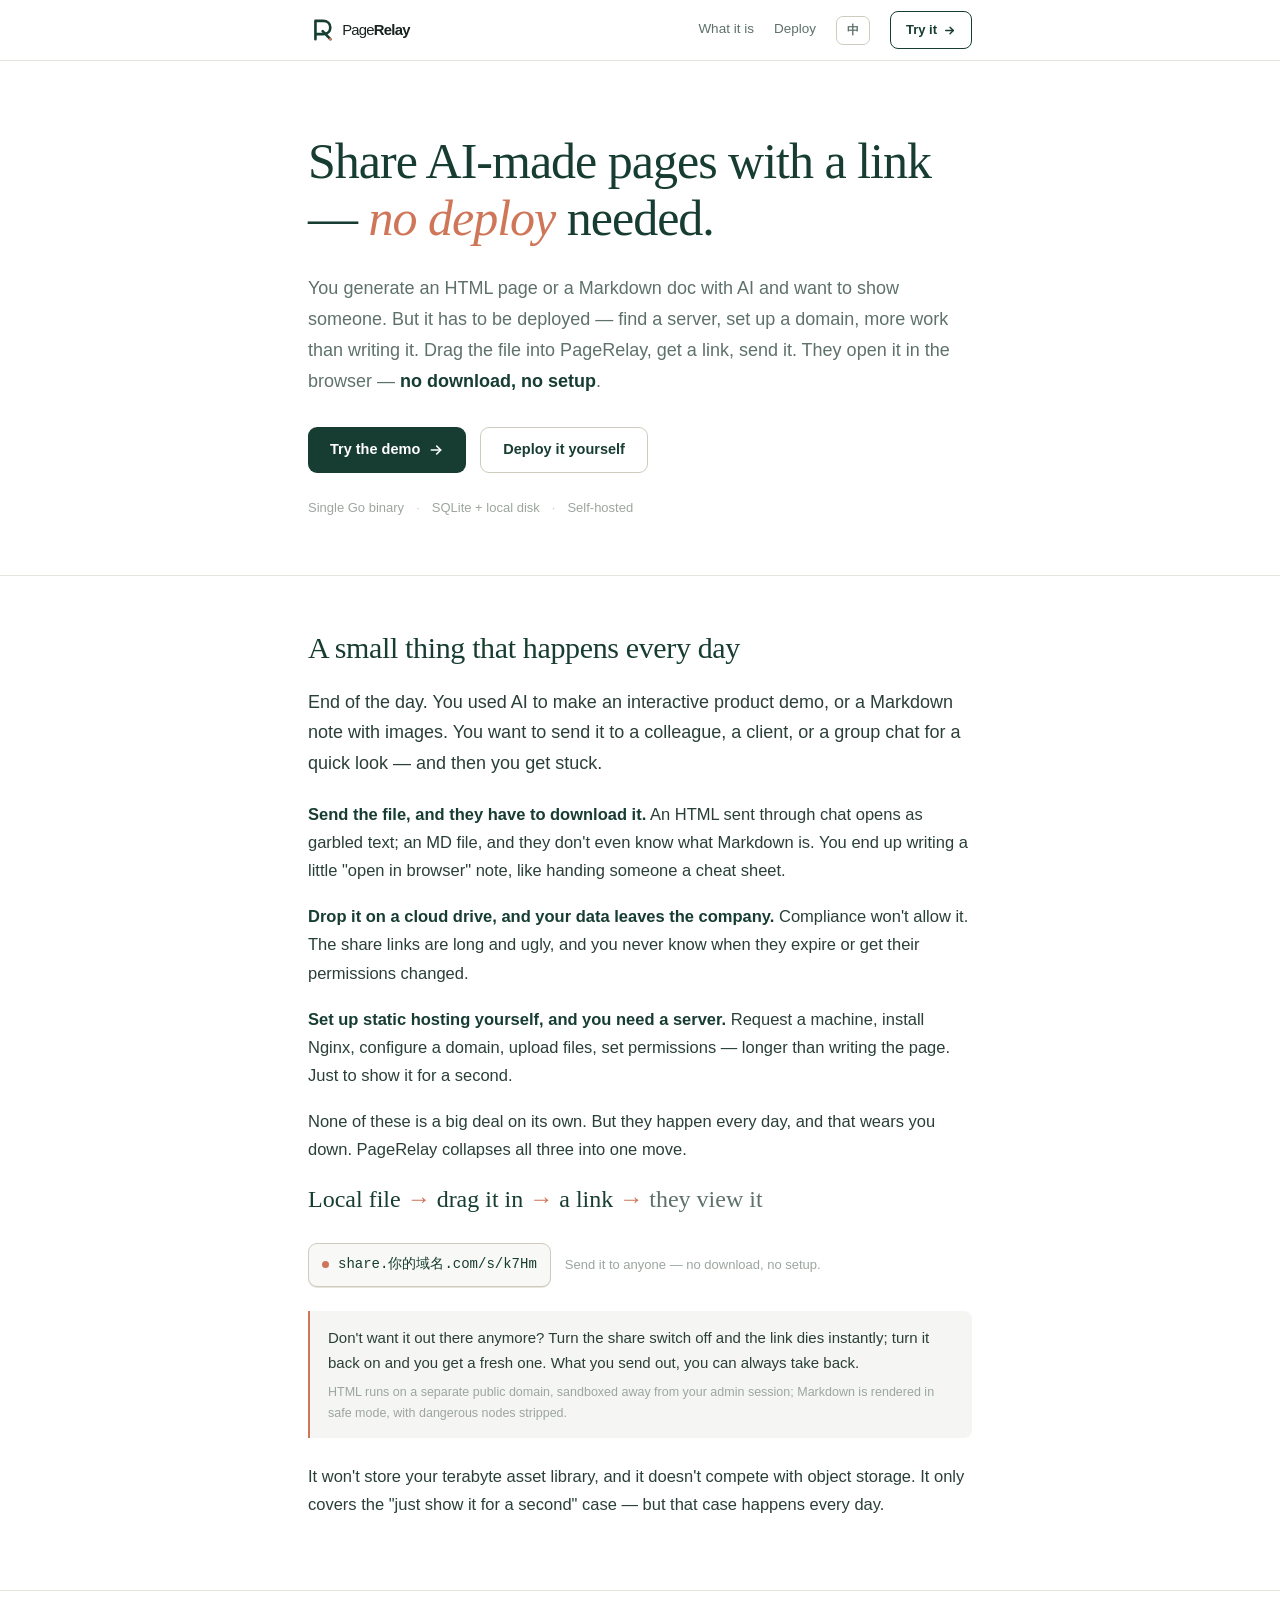
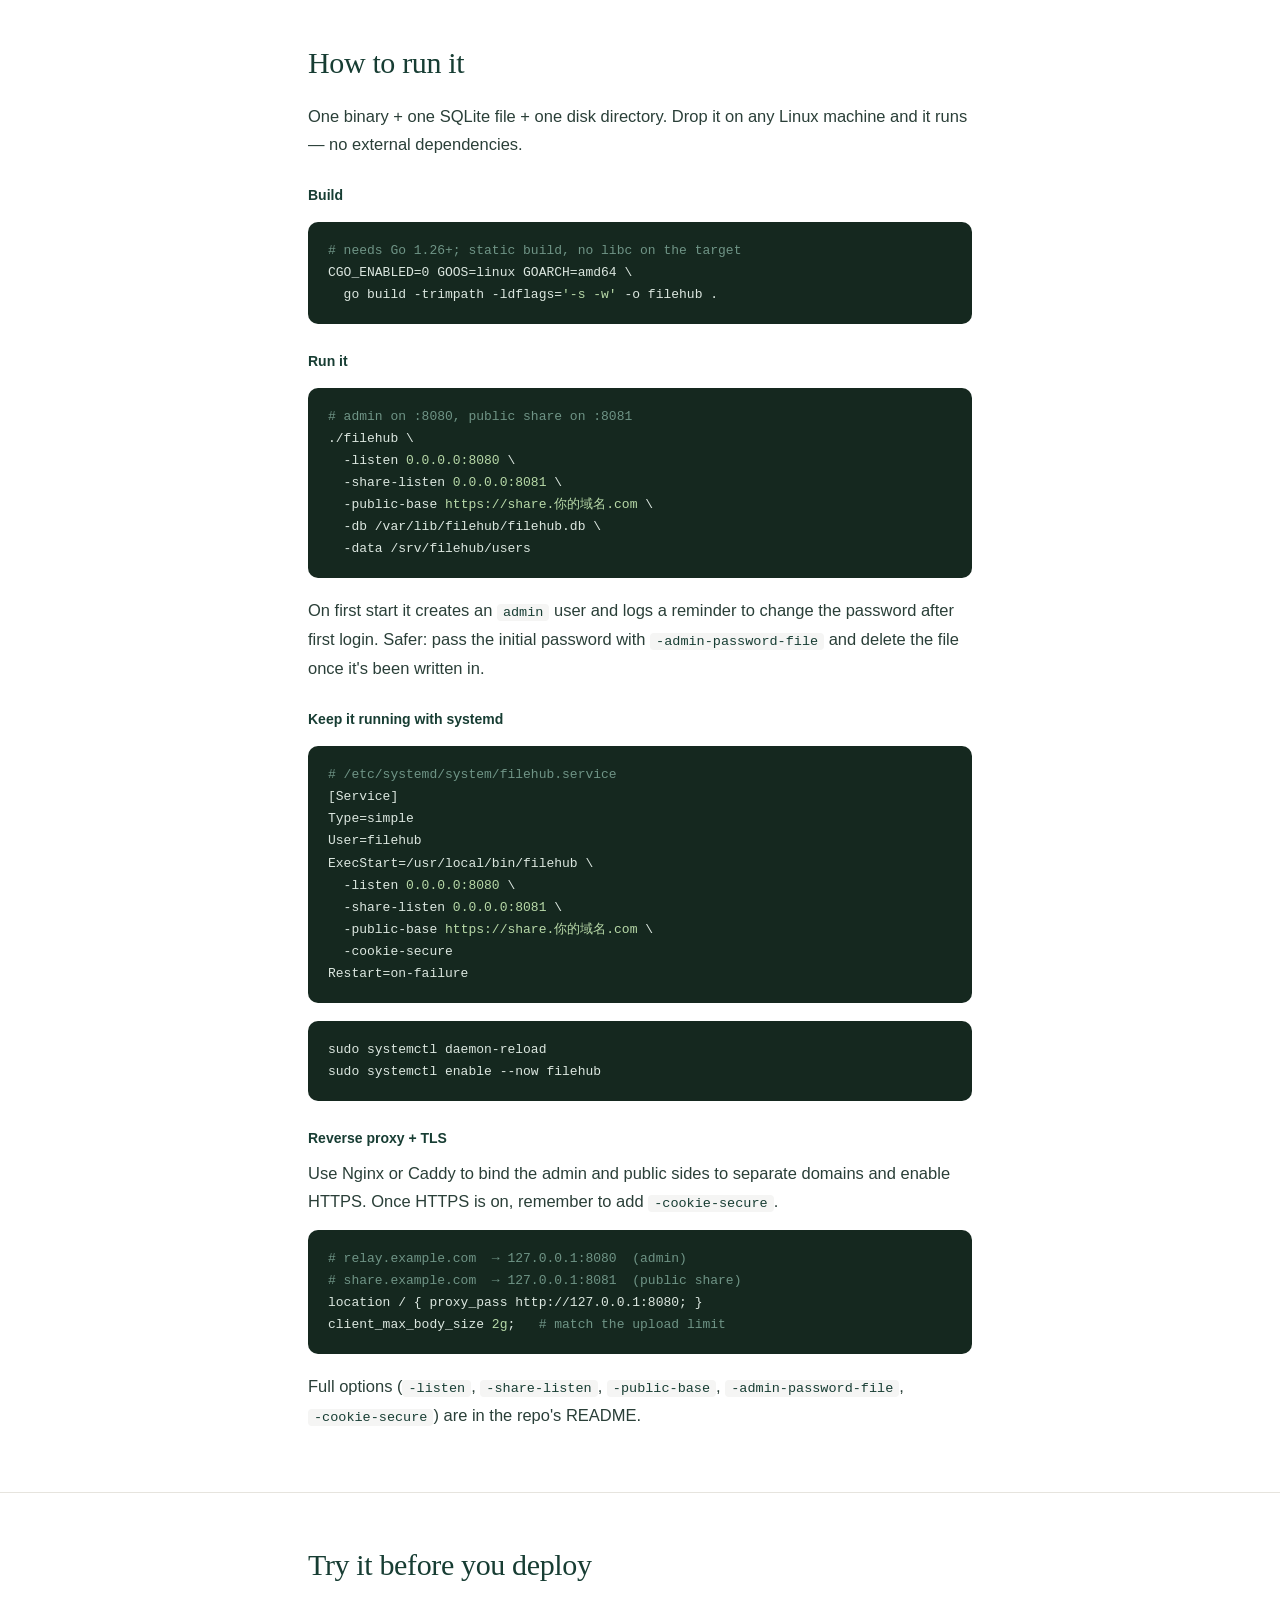
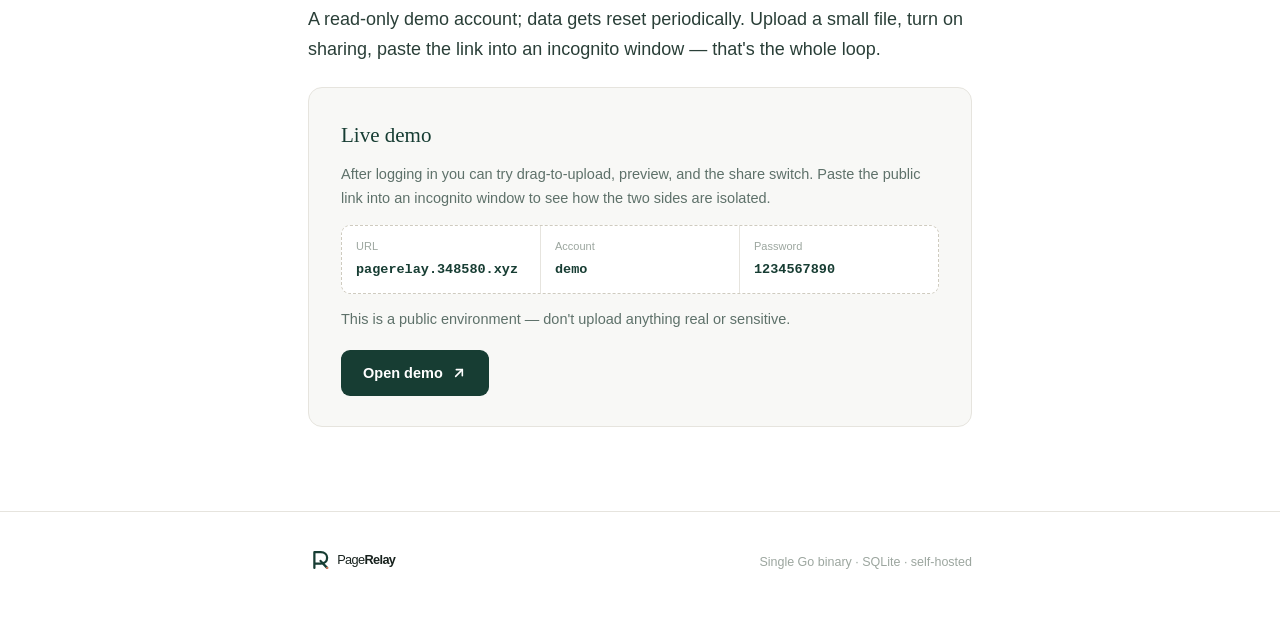
==== site/index.html @ 9ef49e6f "Open-source PageRelay - Rename Go module to github.com/abcwyc/PageRelay (enables go install) - Updat" ====
<!DOCTYPE html>
<html lang="zh">
<head>
<meta charset="UTF-8">
<meta name="viewport" content="width=device-width, initial-scale=1">
<title>PageRelay — 把本地页面变成链接，发出去对方直接看</title>
<meta name="description" content="你用 AI 生成了 HTML 或 Markdown，想让朋友直接看，可它要部署。PageRelay 让你把文件拖进去，拿到一条链接发出去——对方点开就看，不用下载、不用部署。单个 Go 二进制，自托管。">
<meta name="color-scheme" content="light">
<link rel="icon" href="data:image/svg+xml,%3Csvg xmlns='http://www.w3.org/2000/svg' viewBox='0 0 64 64'%3E%3Crect width='64' height='64' rx='16' fill='%23FFFFFF'/%3E%3Cpath d='M17 52V12h16.5C44 12 50 18 50 26.2S44 40.5 33.5 40.5H17' fill='none' stroke='%23173D33' stroke-width='5.5' stroke-linecap='round' stroke-linejoin='round'/%3E%3Cpath d='M33 34 50 52' fill='none' stroke='%23173D33' stroke-width='5.5' stroke-linecap='round'/%3E%3Ccircle cx='50' cy='52' r='3' fill='%23CF7659'/%3E%3C/svg%3E">
<style>
  :root{
    --paper:#ffffff; --paper-2:#F5F5F4; --surface:#F8F8F6;
    --ink:#173D33; --ink-2:#2A3F38; --ink-soft:#5E716A; --ink-faint:#9CA69F;
    --coral:#CF7659; --coral-soft:#E8A98F;
    --line:#E6E4DE; --line-strong:#CFCBBF; --code-bg:#15281F;
    --serif:"Iowan Old Style","Palatino Linotype","Hoefler Text",Georgia,"Songti SC","STSong",serif;
    --sans:-apple-system,BlinkMacSystemFont,"Segoe UI","PingFang SC","Microsoft YaHei",sans-serif;
    --mono:ui-monospace,SFMono-Regular,"SF Mono",Menlo,Consolas,monospace;
  }
  *{box-sizing:border-box}
  html{scroll-behavior:smooth}
  body{margin:0;background:var(--paper);color:var(--ink-2);font:16.5px/1.7 var(--sans);-webkit-font-smoothing:antialiased}
  a{color:inherit;text-decoration:underline;text-decoration-color:var(--line-strong);text-underline-offset:3px}
  a:hover{text-decoration-color:var(--coral)}
  .wrap{max-width:720px;margin:0 auto;padding:0 28px}
  code,pre{font-family:var(--mono)}

  /* ---------- nav ---------- */
  nav{position:sticky;top:0;z-index:50;background:rgba(255,255,255,.88);backdrop-filter:saturate(140%) blur(8px);border-bottom:1px solid var(--line)}
  .nav{display:flex;align-items:center;justify-content:space-between;height:60px}
  .brand{display:flex;align-items:center;text-decoration:none}
  .brand svg{display:block;height:28px;width:auto}
  .nav-r{display:flex;align-items:center;gap:20px;font-size:13.5px;color:var(--ink-soft)}
  .nav-r a,.nav-r button{text-decoration:none;font-family:inherit}
  .nav-r a:not(.nav-cta){border-bottom:1px solid transparent;transition:color .15s,border-color .15s}
  .nav-r a:not(.nav-cta):hover{color:var(--ink);border-color:var(--line-strong)}
  .lang-toggle{border:1px solid var(--line-strong);color:var(--ink-soft);padding:5px 10px;border-radius:7px;font-size:12px;font-weight:600;background:transparent;cursor:pointer;transition:color .15s,border-color .15s;font-family:var(--sans)}
  .lang-toggle:hover{color:var(--ink);border-color:var(--ink)}
  .nav-cta{display:inline-flex;align-items:center;gap:6px;border:1.5px solid var(--ink);color:var(--ink);padding:7px 15px;border-radius:8px;font-weight:600;font-size:13px;transition:background .15s,color .15s;border-color:var(--ink)}
  .nav-cta:hover{background:var(--ink);color:var(--paper);text-decoration:none}
  .nav-cta .arr{transition:transform .15s}
  .nav-cta:hover .arr{transform:translateX(3px)}

  /* ---------- hero ---------- */
  .hero{padding:72px 0 56px;position:relative}
  .hero h1{font-family:var(--serif);font-size:clamp(30px,5.2vw,50px);line-height:1.14;letter-spacing:-.02em;color:var(--ink);margin:0 0 26px;font-weight:500}
  .hero h1 em{font-style:italic;color:var(--coral);font-weight:500}
  .lede{font-size:18px;line-height:1.72;color:var(--ink-soft);margin:0 0 30px}
  .lede strong{color:var(--ink);font-weight:600}
  .cta-row{display:flex;align-items:center;gap:14px;flex-wrap:wrap}
  .btn{display:inline-flex;align-items:center;gap:8px;height:46px;padding:0 22px;border-radius:9px;font-weight:600;font-size:14.5px;text-decoration:none;transition:transform .12s,background .15s,color .15s;cursor:pointer;border:0}
  .btn-primary{background:var(--ink);color:var(--paper)}
  .btn-primary:hover{background:#0f2b23}
  .btn-ghost{border:1.5px solid var(--line-strong);color:var(--ink);background:transparent}
  .btn-ghost:hover{border-color:var(--ink);background:var(--surface)}
  .btn .arr{transition:transform .15s}
  .btn:hover .arr{transform:translateX(3px)}
  .hero-note{margin-top:24px;font-size:13px;color:var(--ink-faint);display:flex;align-items:center;gap:12px;flex-wrap:wrap}
  .hero-note span+span::before{content:"·";margin-right:12px;color:var(--line-strong)}

  /* ---------- body ---------- */
  main{padding-bottom:30px}
  section{padding:54px 0;border-top:1px solid var(--line);scroll-margin-top:74px}
  h2{font-family:var(--serif);font-size:clamp(24px,3.2vw,30px);line-height:1.22;letter-spacing:-.012em;color:var(--ink);margin:0 0 20px;font-weight:500}
  p{margin:0 0 18px}
  p.lead{font-size:18px;color:var(--ink-2);margin-bottom:22px}
  strong{color:var(--ink);font-weight:600}
  .inline{background:var(--paper-2);padding:1px 6px;border-radius:4px;font-size:13.5px;color:var(--ink);font-family:var(--mono);white-space:nowrap}

  .relay{font-family:var(--serif);font-size:clamp(20px,2.5vw,24px);line-height:1.5;color:var(--ink);margin:8px 0 26px}
  .relay .step{white-space:nowrap}
  .relay .arr{color:var(--coral);font-style:normal;margin:0 6px;font-family:var(--sans)}
  .relay .out{color:var(--ink-soft)}

  .chip{display:inline-flex;align-items:center;gap:9px;border:1px solid var(--line-strong);background:var(--surface);border-radius:9px;padding:9px 13px;font-size:14px;color:var(--ink);font-family:var(--mono);box-shadow:0 1px 0 var(--line)}
  .chip .dot{width:7px;height:7px;border-radius:50%;background:var(--coral);flex:none}
  .scene{display:flex;align-items:center;gap:14px;flex-wrap:wrap;margin:6px 0 4px}
  .scene .cap{font-size:13px;color:var(--ink-faint)}

  .note{border-left:2px solid var(--coral);background:var(--paper-2);padding:14px 18px;border-radius:0 8px 8px 0;margin:24px 0;font-size:15px;color:var(--ink-2)}
  .note small{display:block;margin-top:6px;color:var(--ink-faint);font-size:12.5px}

  /* ---------- code ---------- */
  .code-block{background:var(--code-bg);color:#DCE7E0;border-radius:10px;padding:18px 20px;overflow:auto;font-size:13px;line-height:1.7;margin:14px 0 18px}
  .code-block .c{color:#6f9486}
  .code-block .s{color:#B8D9A8}
  .deploy p{margin-bottom:8px}
  .deploy h3{font-family:var(--sans);font-size:14px;color:var(--ink);margin:26px 0 8px;font-weight:700}

  /* ---------- demo ---------- */
  .demo{background:var(--surface);border:1px solid var(--line);border-radius:14px;padding:30px 32px;margin-top:6px}
  .demo h3{font-family:var(--serif);font-size:21px;margin:0 0 8px;color:var(--ink);font-weight:500}
  .demo p{margin:0 0 14px;color:var(--ink-soft);font-size:14.5px}
  .demo-creds{display:flex;gap:0;margin:14px 0;border:1px dashed var(--line-strong);border-radius:9px;overflow:hidden;font-size:13.5px;background:var(--paper)}
  .demo-creds .row{flex:1;padding:11px 14px;border-right:1px solid var(--line)}
  .demo-creds .row:last-child{border-right:0}
  .demo-creds dt{color:var(--ink-faint);font-size:11px;margin-bottom:3px}
  .demo-creds dd{margin:0;font-family:var(--mono);color:var(--ink);font-weight:600;overflow:hidden;text-overflow:ellipsis}
  .demo-warn{margin:14px 0 0;font-size:12.5px;color:var(--coral);line-height:1.55}

  /* ---------- footer ---------- */
  footer{border-top:1px solid var(--line);padding:36px 0 60px;color:var(--ink-faint);font-size:13px}
  .foot{display:flex;justify-content:space-between;align-items:flex-end;gap:16px;flex-wrap:wrap}
  .foot .brand{text-decoration:none}
  .foot .brand svg{height:24px}
  .foot-r{text-align:right;font-size:12.5px;line-height:1.6}

  @media(max-width:680px){
    .nav-r .nav-link{display:none}.nav-r{gap:10px}.brand svg{height:26px}
    .cta-row .btn{width:100%;justify-content:center}
    .demo-creds{flex-direction:column}.demo-creds .row{border-right:0;border-bottom:1px solid var(--line)}.demo-creds .row:last-child{border-bottom:0}
    .foot-r{text-align:left}
  }
  @media(max-width:420px){.nav{height:54px}.wrap{padding:0 20px}}
  @media(prefers-reduced-motion:reduce){html{scroll-behavior:auto}*,*::before,*::after{transition:none!important}}
</style>
</head>
<body>

<nav>
  <div class="wrap nav">
    <a class="brand" href="#top" aria-label="PageRelay">
      <svg viewBox="0 0 328 64" role="img" aria-label="PageRelay">
        <path d="M17 53V11h17c10.5 0 17 6.3 17 15.2S44.5 41.5 34 41.5H17" fill="none" stroke="#173D33" stroke-width="6" stroke-linecap="round" stroke-linejoin="round"/>
        <path d="M33.5 34.5 51 53" fill="none" stroke="#173D33" stroke-width="6" stroke-linecap="round"/>
        <circle cx="51" cy="53" r="3.2" fill="#CF7659"/>
        <text x="78" y="43" fill="#18221E" font-family="'Avenir Next','Helvetica Neue',Arial,sans-serif" font-size="34" font-weight="500" letter-spacing="-1.7">Page<tspan font-weight="700">Relay</tspan></text>
      </svg>
    </a>
    <div class="nav-r">
      <a class="nav-link" href="#story" data-i18n="nav_what">这是什么</a>
      <a class="nav-link" href="#deploy" data-i18n="nav_deploy">怎么部署</a>
      <button class="lang-toggle" id="lang-toggle" type="button" aria-label="Switch language">EN</button>
      <a href="#demo" class="nav-cta" aria-label="Go to demo">
        <span data-i18n="nav_try">去体验</span>
        <svg class="arr" width="13" height="13" viewBox="0 0 24 24" fill="none" stroke="currentColor" stroke-width="2.6" stroke-linecap="round" stroke-linejoin="round"><path d="M5 12h14"/><path d="M13 6l6 6-6 6"/></svg>
      </a>
    </div>
  </div>
</nav>

<main id="top">

<!-- ============ HERO ============ -->
<section class="hero" style="border-top:0">
  <div class="wrap">
    <h1 data-i18n-html="hero_h1">AI 生成的页面，<em>不用部署</em>也能分享出去。</h1>
    <p class="lede" data-i18n-html="hero_lede">
      你用 AI 生成了一份 HTML 或 Markdown，想让朋友直接看。可它要部署——找服务器、配域名，比写它还麻烦。把文件拖进 PageRelay，拿到一条链接发出去，对方点开就看，<strong>不下载、不装环境</strong>。
    </p>
    <div class="cta-row">
      <a class="btn btn-primary" href="#demo">
        <span data-i18n="hero_btn_demo">试一下 Demo</span>
        <svg class="arr" width="16" height="16" viewBox="0 0 24 24" fill="none" stroke="currentColor" stroke-width="2.4" stroke-linecap="round" stroke-linejoin="round"><path d="M5 12h14"/><path d="M13 6l6 6-6 6"/></svg>
      </a>
      <a class="btn btn-ghost" href="#deploy"><span data-i18n="hero_btn_deploy">自己部署</span></a>
    </div>
    <div class="hero-note">
      <span data-i18n="hero_note1">单个 Go 二进制</span><span data-i18n="hero_note2">SQLite + 本地磁盘</span><span data-i18n="hero_note3">自托管</span>
    </div>
  </div>
</section>

<!-- ============ 故事 / 价值 ============ -->
<section id="story">
  <div class="wrap">
    <h2 data-i18n="story_h2">一件每天都会发生的小事</h2>

    <p class="lead" data-i18n-html="story_lead">
      下班前，你用 AI 生成了一份带交互的产品演示页，或者一篇配图齐全的 Markdown 笔记。想发给同事、发给客户、发到群里让人看一眼——然后你卡住了。
    </p>

    <p data-i18n-html="story_p1">
      <strong>发文件过去，对方要下载。</strong>微信里发个 HTML，对方打开是乱码；发个 MD，对方连 Markdown 是什么都不知道。你还得附一段"用浏览器打开"的说明，像在给人写小抄。
    </p>

    <p data-i18n-html="story_p2">
      <strong>丢到网盘，数据就出了公司。</strong>合规那关过不去。网盘的分享链接又臭又长，过期了、改了权限，你都不知道。
    </p>

    <p data-i18n-html="story_p3">
      <strong>自己搭静态托管，要一台服务器。</strong>申请机器、装 Nginx、配域名、传文件、设权限——比写那个页面还久。就为发一眼。
    </p>

    <p data-i18n-html="story_p4">
      这三件事，每件单独都不算大事，但每天来一遍，磨人。PageRelay 就是替你把这三件事压成一个动作。
    </p>

    <p class="relay">
      <span class="step" data-i18n="relay_s1">本地文件</span><span class="arr">→</span><span class="step" data-i18n="relay_s2">拖进来</span><span class="arr">→</span><span class="step" data-i18n="relay_s3">一条链接</span><span class="arr">→</span><span class="out" data-i18n="relay_s4">对方直接看</span>
    </p>

    <div class="scene">
      <span class="chip"><span class="dot"></span>share.你的域名.com/s/k7Hm</span>
      <span class="cap" data-i18n="scene_cap">把这条发给谁都行，不下载、不装环境。</span>
    </div>

    <div class="note">
      <span data-i18n-html="note_main">不想发了，把分享开关关掉，这条链接当场失效；再开，会生成新的一条。发出去的东西，你随时收得回。</span>
      <small data-i18n-html="note_sub">HTML 在独立的公开域里跑，沙箱隔离，不会动到你管理端的会话；Markdown 走安全渲染，剥掉危险节点。</small>
    </div>

    <p data-i18n-html="story_p5">
      它不替你存几 TB 的素材库，也不跟对象存储比。它只覆盖这一类"传一眼就完事"的场景——但这类场景，每天都在发生。
    </p>
  </div>
</section>

<!-- ============ 部署 ============ -->
<section id="deploy" class="deploy">
  <div class="wrap">
    <h2 data-i18n="deploy_h2">怎么把它跑起来</h2>
    <p data-i18n="deploy_p">一个二进制 + 一个 SQLite 文件 + 一个磁盘目录，丢到任意 Linux 机器上就能跑，没有外部依赖。</p>

    <h3 data-i18n="deploy_h_build">构建</h3>
<pre class="code-block"><span class="c" data-i18n="code_build_c"># 需要 Go 1.26+；静态编译，目标机无需 libc</span>
CGO_ENABLED=0 GOOS=linux GOARCH=amd64 \
  go build -trimpath -ldflags=<span class="s">'-s -w'</span> -o filehub .</pre>

    <h3 data-i18n="deploy_h_run">跑起来</h3>
<pre class="code-block"><span class="c" data-i18n="code_run_c"># 管理端 :8080，公开分享端 :8081</span>
./filehub \
  -listen <span class="s">0.0.0.0:8080</span> \
  -share-listen <span class="s">0.0.0.0:8081</span> \
  -public-base <span class="s">https://share.你的域名.com</span> \
  -db /var/lib/filehub/filehub.db \
  -data /srv/filehub/users</pre>
    <p data-i18n-html="deploy_p_admin">首次启动自动建管理员 <span class="inline">admin</span>，日志会提醒你首次登录后改密。更稳妥的是用 <span class="inline">-admin-password-file</span> 指定初始密码，写入后删掉那个文件。</p>

    <h3 data-i18n="deploy_h_systemd">用 systemd 守住</h3>
<pre class="code-block"><span class="c" data-i18n="code_systemd_c"># /etc/systemd/system/filehub.service</span>
[Service]
Type=simple
User=filehub
ExecStart=/usr/local/bin/filehub \
  -listen <span class="s">0.0.0.0:8080</span> \
  -share-listen <span class="s">0.0.0.0:8081</span> \
  -public-base <span class="s">https://share.你的域名.com</span> \
  -cookie-secure
Restart=on-failure</pre>
<pre class="code-block">sudo systemctl daemon-reload
sudo systemctl enable --now filehub</pre>

    <h3 data-i18n="deploy_h_proxy">反向代理 + TLS</h3>
    <p data-i18n-html="deploy_p_proxy">用 Nginx 或 Caddy 把管理端、公开端分别绑到不同域名，开 HTTPS。开了 HTTPS 就记得加 <span class="inline">-cookie-secure</span>。</p>
<pre class="code-block"><span class="c" data-i18n="code_proxy_c1"># relay.你的域名.com  → 127.0.0.1:8080  （管理端）</span>
<span class="c" data-i18n="code_proxy_c2"># share.你的域名.com  → 127.0.0.1:8081  （公开分享端）</span>
location / { proxy_pass http://127.0.0.1:8080; }
client_max_body_size <span class="s">2g</span>;   <span class="c" data-i18n="code_proxy_c3"># 与上传上限对齐</span></pre>

    <p style="margin-top:18px" data-i18n-html="deploy_p_params">完整参数（<span class="inline">-listen</span> / <span class="inline">-share-listen</span> / <span class="inline">-public-base</span> / <span class="inline">-admin-password-file</span> / <span class="inline">-cookie-secure</span>）见仓库的 README。</p>
  </div>
</section>

<!-- ============ Demo ============ -->
<section id="demo">
  <div class="wrap">
    <h2 data-i18n="demo_h2">先试，再决定要不要部署</h2>
    <p class="lead" data-i18n="demo_lead">一个只读体验账号，数据定期重置。传个小文件、开个分享、把链接贴到隐身窗口，整套流程就走完了。</p>

    <div class="demo">
      <h3 data-i18n="demo_h3">在线 Demo</h3>
      <p data-i18n="demo_p">登录后能体验拖拽上传、预览、分享开关，把公开链接贴到隐身窗口，能看到内外两端是怎么隔离的。</p>
      <div class="demo-creds">
        <div class="row"><dt data-i18n="demo_l_addr">地址</dt><dd>pagerelay.348580.xyz</dd></div>
        <div class="row"><dt data-i18n="demo_l_user">账号</dt><dd>demo</dd></div>
        <div class="row"><dt data-i18n="demo_l_pass">密码</dt><dd>1234567890</dd></div>
      </div>
      <p class="demo-warn" data-i18n="demo_warn">这是个公开环境，别上传真实或敏感的文件。</p>
      <a class="btn btn-primary" href="/login" style="margin-top:6px">
        <span data-i18n="demo_btn">打开 Demo</span>
        <svg class="arr" width="16" height="16" viewBox="0 0 24 24" fill="none" stroke="currentColor" stroke-width="2.4" stroke-linecap="round" stroke-linejoin="round"><path d="M7 17L17 7"/><path d="M8 7h9v9"/></svg>
      </a>
    </div>
  </div>
</section>

</main>

<footer>
  <div class="wrap foot">
    <a class="brand" href="#top">
      <svg viewBox="0 0 328 64" role="img" aria-label="PageRelay">
        <path d="M17 53V11h17c10.5 0 17 6.3 17 15.2S44.5 41.5 34 41.5H17" fill="none" stroke="#173D33" stroke-width="6" stroke-linecap="round" stroke-linejoin="round"/>
        <path d="M33.5 34.5 51 53" fill="none" stroke="#173D33" stroke-width="6" stroke-linecap="round"/>
        <circle cx="51" cy="53" r="3.2" fill="#CF7659"/>
        <text x="78" y="43" fill="#18221E" font-family="'Avenir Next','Helvetica Neue',Arial,sans-serif" font-size="34" font-weight="500" letter-spacing="-1.7">Page<tspan font-weight="700">Relay</tspan></text>
      </svg>
    </a>
    <div class="foot-r" data-i18n="foot_r">单 Go 二进制 · SQLite · 自托管</div>
  </div>
</footer>

<script>
  const I18N = {
    zh: {
      title:"PageRelay — 把本地页面变成链接，发出去对方直接看",
      nav_what:"这是什么", nav_deploy:"怎么部署", nav_try:"去体验",
      hero_h1:'AI 生成的页面，<em>不用部署</em>也能分享出去。',
      hero_lede:'你用 AI 生成了一份 HTML 或 Markdown，想让朋友直接看。可它要部署——找服务器、配域名，比写它还麻烦。把文件拖进 PageRelay，拿到一条链接发出去，对方点开就看，<strong>不下载、不装环境</strong>。',
      hero_btn_demo:"试一下 Demo", hero_btn_deploy:"自己部署",
      hero_note1:"单个 Go 二进制", hero_note2:"SQLite + 本地磁盘", hero_note3:"自托管",
      story_h2:"一件每天都会发生的小事",
      story_lead:'下班前，你用 AI 生成了一份带交互的产品演示页，或者一篇配图齐全的 Markdown 笔记。想发给同事、发给客户、发到群里让人看一眼——然后你卡住了。',
      story_p1:'<strong>发文件过去，对方要下载。</strong>微信里发个 HTML，对方打开是乱码；发个 MD，对方连 Markdown 是什么都不知道。你还得附一段"用浏览器打开"的说明，像在给人写小抄。',
      story_p2:'<strong>丢到网盘，数据就出了公司。</strong>合规那关过不去。网盘的分享链接又臭又长，过期了、改了权限，你都不知道。',
      story_p3:'<strong>自己搭静态托管，要一台服务器。</strong>申请机器、装 Nginx、配域名、传文件、设权限——比写那个页面还久。就为发一眼。',
      story_p4:'这三件事，每件单独都不算大事，但每天来一遍，磨人。PageRelay 就是替你把这三件事压成一个动作。',
      relay_s1:"本地文件", relay_s2:"拖进来", relay_s3:"一条链接", relay_s4:"对方直接看",
      scene_cap:"把这条发给谁都行，不下载、不装环境。",
      note_main:'不想发了，把分享开关关掉，这条链接当场失效；再开，会生成新的一条。发出去的东西，你随时收得回。',
      note_sub:'HTML 在独立的公开域里跑，沙箱隔离，不会动到你管理端的会话；Markdown 走安全渲染，剥掉危险节点。',
      story_p5:'它不替你存几 TB 的素材库，也不跟对象存储比。它只覆盖这一类"传一眼就完事"的场景——但这类场景，每天都在发生。',
      deploy_h2:"怎么把它跑起来",
      deploy_p:"一个二进制 + 一个 SQLite 文件 + 一个磁盘目录，丢到任意 Linux 机器上就能跑，没有外部依赖。",
      deploy_h_build:"构建",
      code_build_c:"# 需要 Go 1.26+；静态编译，目标机无需 libc",
      deploy_h_run:"跑起来",
      code_run_c:"# 管理端 :8080，公开分享端 :8081",
      deploy_p_admin:'首次启动自动建管理员 <span class="inline">admin</span>，日志会提醒你首次登录后改密。更稳妥的是用 <span class="inline">-admin-password-file</span> 指定初始密码，写入后删掉那个文件。',
      deploy_h_systemd:"用 systemd 守住",
      code_systemd_c:"# /etc/systemd/system/filehub.service",
      deploy_h_proxy:"反向代理 + TLS",
      deploy_p_proxy:'用 Nginx 或 Caddy 把管理端、公开端分别绑到不同域名，开 HTTPS。开了 HTTPS 就记得加 <span class="inline">-cookie-secure</span>。',
      code_proxy_c1:"# relay.你的域名.com  → 127.0.0.1:8080  （管理端）",
      code_proxy_c2:"# share.你的域名.com  → 127.0.0.1:8081  （公开分享端）",
      code_proxy_c3:"# 与上传上限对齐",
      deploy_p_params:'完整参数（<span class="inline">-listen</span> / <span class="inline">-share-listen</span> / <span class="inline">-public-base</span> / <span class="inline">-admin-password-file</span> / <span class="inline">-cookie-secure</span>）见仓库的 README。',
      demo_h2:"先试，再决定要不要部署",
      demo_lead:"一个只读体验账号，数据定期重置。传个小文件、开个分享、把链接贴到隐身窗口，整套流程就走完了。",
      demo_h3:"在线 Demo",
      demo_p:"登录后能体验拖拽上传、预览、分享开关，把公开链接贴到隐身窗口，能看到内外两端是怎么隔离的。",
      demo_l_addr:"地址", demo_l_user:"账号", demo_l_pass:"密码",
      demo_warn:"这是个公开环境，别上传真实或敏感的文件。",
      demo_btn:"打开 Demo",
      foot_r:"单 Go 二进制 · SQLite · 自托管"
    },
    en: {
      title:"PageRelay — Turn a local page into a link they can just open",
      nav_what:"What it is", nav_deploy:"Deploy", nav_try:"Try it",
      hero_h1:'Share AI-made pages with a link — <em>no deploy</em> needed.',
      hero_lede:'You generate an HTML page or a Markdown doc with AI and want to show someone. But it has to be deployed — find a server, set up a domain, more work than writing it. Drag the file into PageRelay, get a link, send it. They open it in the browser — <strong>no download, no setup</strong>.',
      hero_btn_demo:"Try the demo", hero_btn_deploy:"Deploy it yourself",
      hero_note1:"Single Go binary", hero_note2:"SQLite + local disk", hero_note3:"Self-hosted",
      story_h2:"A small thing that happens every day",
      story_lead:'End of the day. You used AI to make an interactive product demo, or a Markdown note with images. You want to send it to a colleague, a client, or a group chat for a quick look — and then you get stuck.',
      story_p1:'<strong>Send the file, and they have to download it.</strong> An HTML sent through chat opens as garbled text; an MD file, and they don\'t even know what Markdown is. You end up writing a little "open in browser" note, like handing someone a cheat sheet.',
      story_p2:'<strong>Drop it on a cloud drive, and your data leaves the company.</strong> Compliance won\'t allow it. The share links are long and ugly, and you never know when they expire or get their permissions changed.',
      story_p3:'<strong>Set up static hosting yourself, and you need a server.</strong> Request a machine, install Nginx, configure a domain, upload files, set permissions — longer than writing the page. Just to show it for a second.',
      story_p4:'None of these is a big deal on its own. But they happen every day, and that wears you down. PageRelay collapses all three into one move.',
      relay_s1:"Local file", relay_s2:"drag it in", relay_s3:"a link", relay_s4:"they view it",
      scene_cap:"Send it to anyone — no download, no setup.",
      note_main:'Don\'t want it out there anymore? Turn the share switch off and the link dies instantly; turn it back on and you get a fresh one. What you send out, you can always take back.',
      note_sub:'HTML runs on a separate public domain, sandboxed away from your admin session; Markdown is rendered in safe mode, with dangerous nodes stripped.',
      story_p5:'It won\'t store your terabyte asset library, and it doesn\'t compete with object storage. It only covers the "just show it for a second" case — but that case happens every day.',
      deploy_h2:"How to run it",
      deploy_p:"One binary + one SQLite file + one disk directory. Drop it on any Linux machine and it runs — no external dependencies.",
      deploy_h_build:"Build",
      code_build_c:"# needs Go 1.26+; static build, no libc on the target",
      deploy_h_run:"Run it",
      code_run_c:"# admin on :8080, public share on :8081",
      deploy_p_admin:'On first start it creates an <span class="inline">admin</span> user and logs a reminder to change the password after first login. Safer: pass the initial password with <span class="inline">-admin-password-file</span> and delete the file once it\'s been written in.',
      deploy_h_systemd:"Keep it running with systemd",
      code_systemd_c:"# /etc/systemd/system/filehub.service",
      deploy_h_proxy:"Reverse proxy + TLS",
      deploy_p_proxy:'Use Nginx or Caddy to bind the admin and public sides to separate domains and enable HTTPS. Once HTTPS is on, remember to add <span class="inline">-cookie-secure</span>.',
      code_proxy_c1:"# relay.example.com  → 127.0.0.1:8080  (admin)",
      code_proxy_c2:"# share.example.com  → 127.0.0.1:8081  (public share)",
      code_proxy_c3:"# match the upload limit",
      deploy_p_params:'Full options (<span class="inline">-listen</span>, <span class="inline">-share-listen</span>, <span class="inline">-public-base</span>, <span class="inline">-admin-password-file</span>, <span class="inline">-cookie-secure</span>) are in the repo\'s README.',
      demo_h2:"Try it before you deploy",
      demo_lead:"A read-only demo account; data gets reset periodically. Upload a small file, turn on sharing, paste the link into an incognito window — that's the whole loop.",
      demo_h3:"Live demo",
      demo_p:"After logging in you can try drag-to-upload, preview, and the share switch. Paste the public link into an incognito window to see how the two sides are isolated.",
      demo_l_addr:"URL", demo_l_user:"Account", demo_l_pass:"Password",
      demo_warn:"This is a public environment — don't upload anything real or sensitive.",
      demo_btn:"Open demo",
      foot_r:"Single Go binary · SQLite · self-hosted"
    }
  };

  function applyLang(lang){
    document.documentElement.lang = lang === 'zh' ? 'zh-CN' : 'en';
    const dict = I18N[lang];
    document.querySelectorAll('[data-i18n]').forEach(el=>{
      const k = el.getAttribute('data-i18n'); const v = dict[k];
      if(v != null) el.textContent = v;
    });
    document.querySelectorAll('[data-i18n-html]').forEach(el=>{
      const k = el.getAttribute('data-i18n-html'); const v = dict[k];
      if(v != null) el.innerHTML = v;
    });
    document.title = dict.title;
    const t = document.getElementById('lang-toggle');
    if(t) t.textContent = lang === 'zh' ? 'EN' : '中';
    try{ localStorage.setItem('prlang', lang); }catch(e){}
  }

  let curLang = 'zh';
  try { const saved = localStorage.getItem('prlang'); if(saved === 'en' || saved === 'zh') curLang = saved; else curLang = (navigator.language || 'zh').toLowerCase().startsWith('zh') ? 'zh' : 'en'; } catch(e){}
  applyLang(curLang);

  document.getElementById('lang-toggle').addEventListener('click', ()=>{
    curLang = curLang === 'zh' ? 'en' : 'zh';
    applyLang(curLang);
    // re-run scroll offset in case nav height changed
  });

  // Smooth-scroll for in-page anchors, offset by sticky nav.
  const reduce = matchMedia('(prefers-reduced-motion: reduce)').matches;
  const navH = () => document.querySelector('nav').getBoundingClientRect().height;
  document.querySelectorAll('a[href^="#"]').forEach(a => {
    a.addEventListener('click', e => {
      const id = a.getAttribute('href');
      if(id.length < 2) return;
      const el = document.querySelector(id);
      if(!el) return;
      e.preventDefault();
      const y = el.getBoundingClientRect().top + window.scrollY - navH() - 6;
      window.scrollTo({ top: y, behavior: reduce ? 'auto' : 'smooth' });
      history.replaceState(null, '', id);
    });
  });
</script>

</body>
</html>
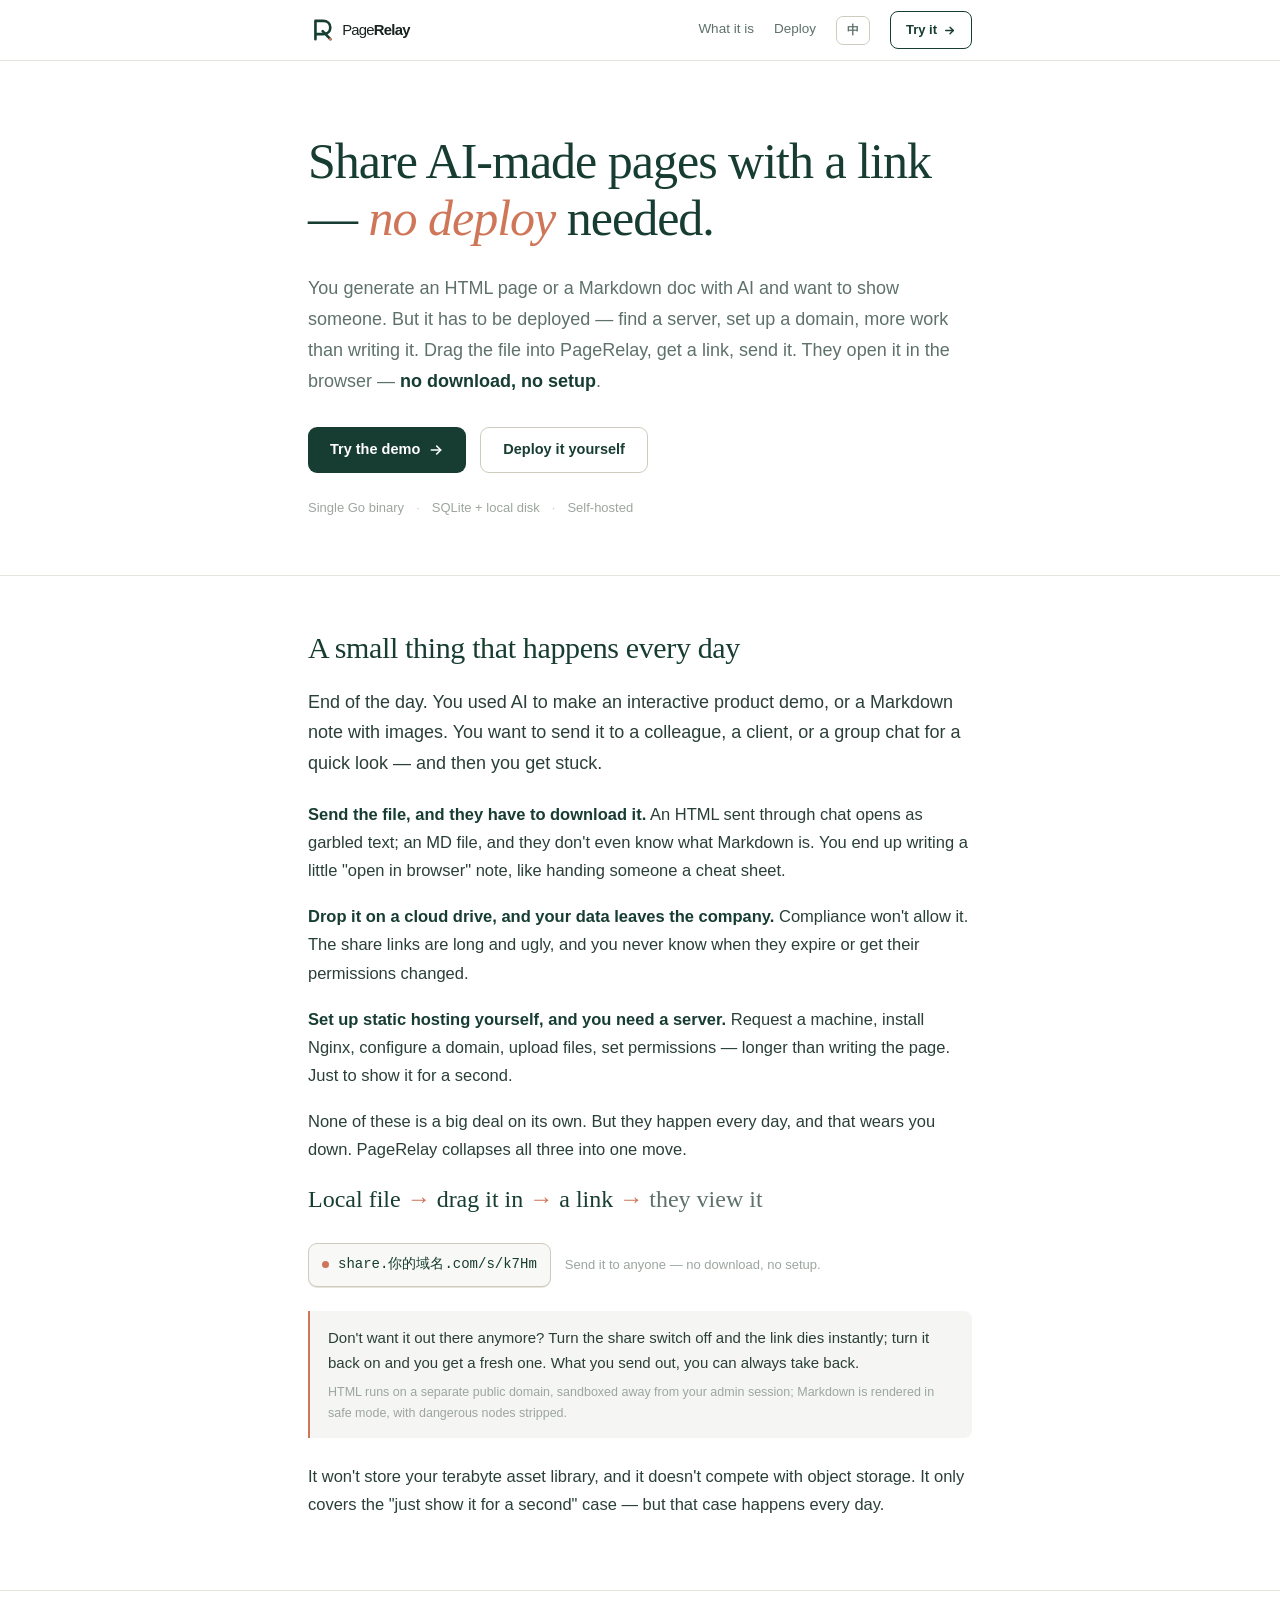
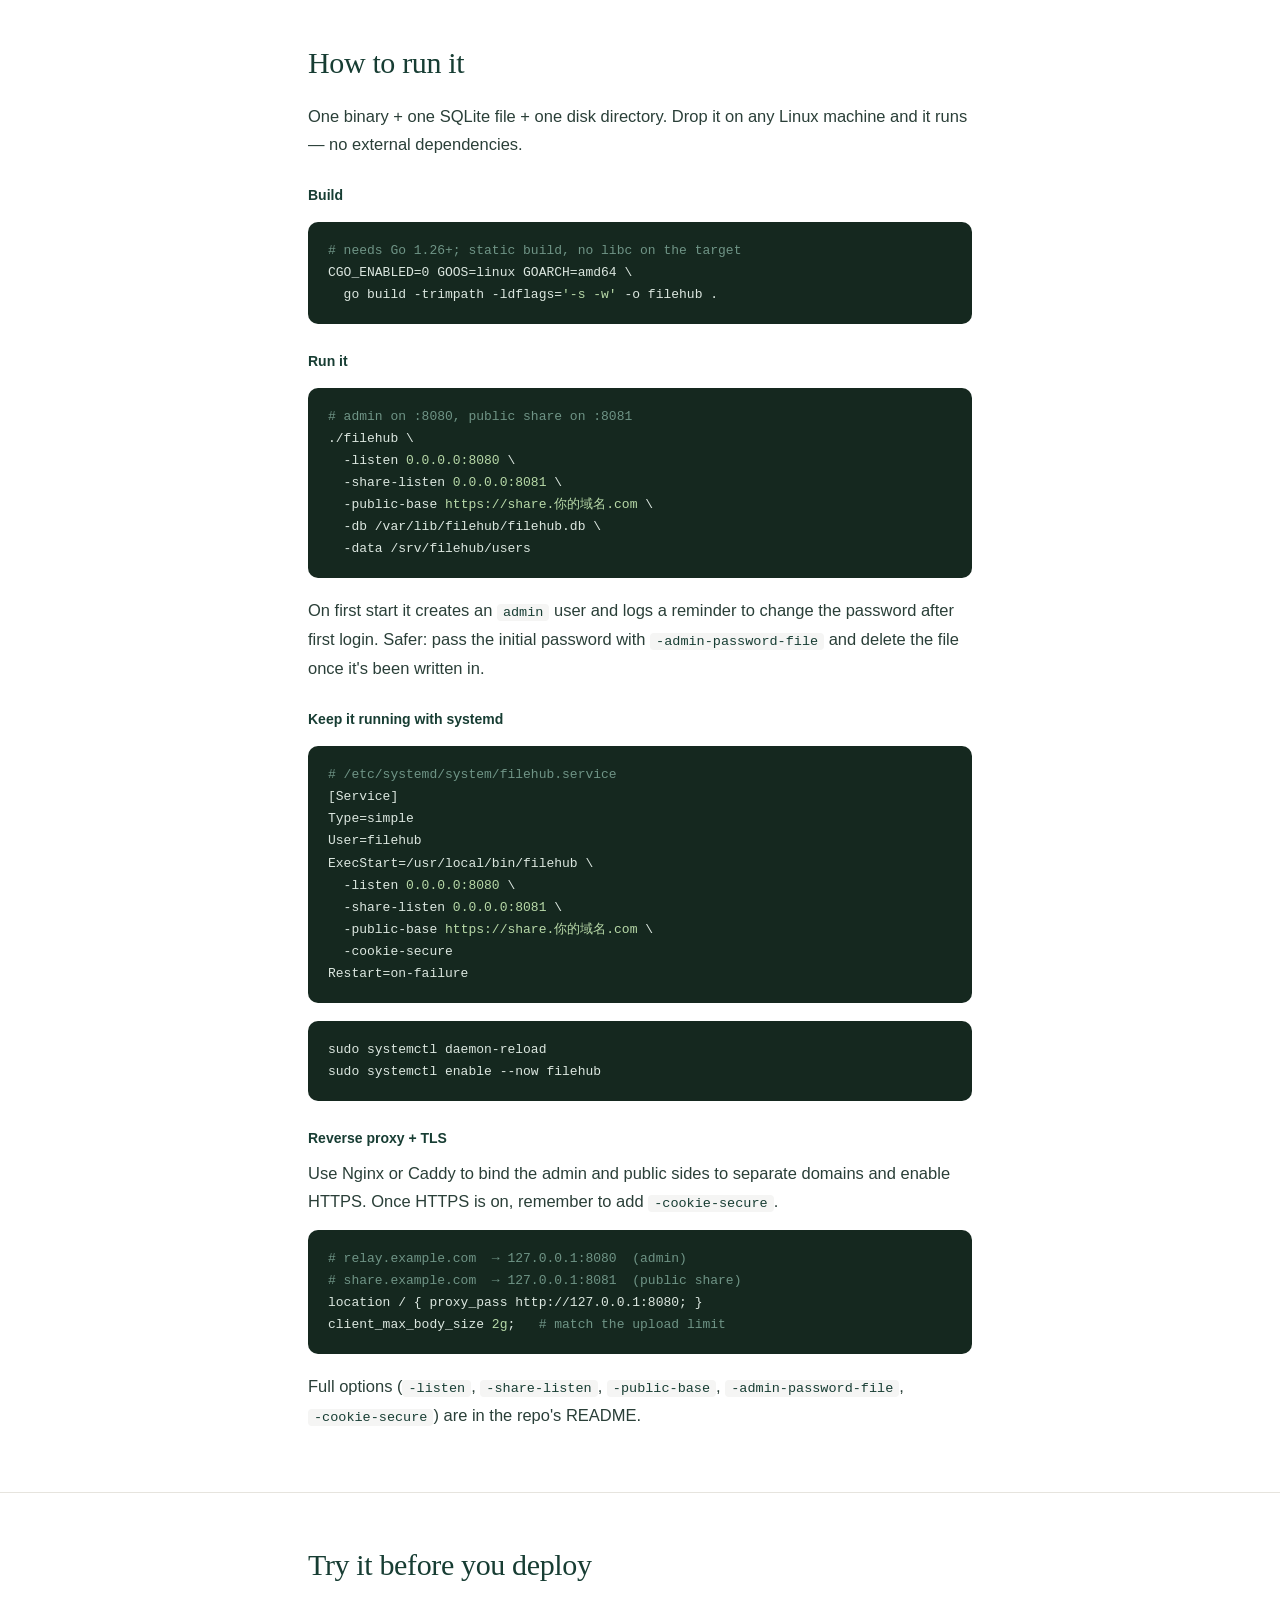
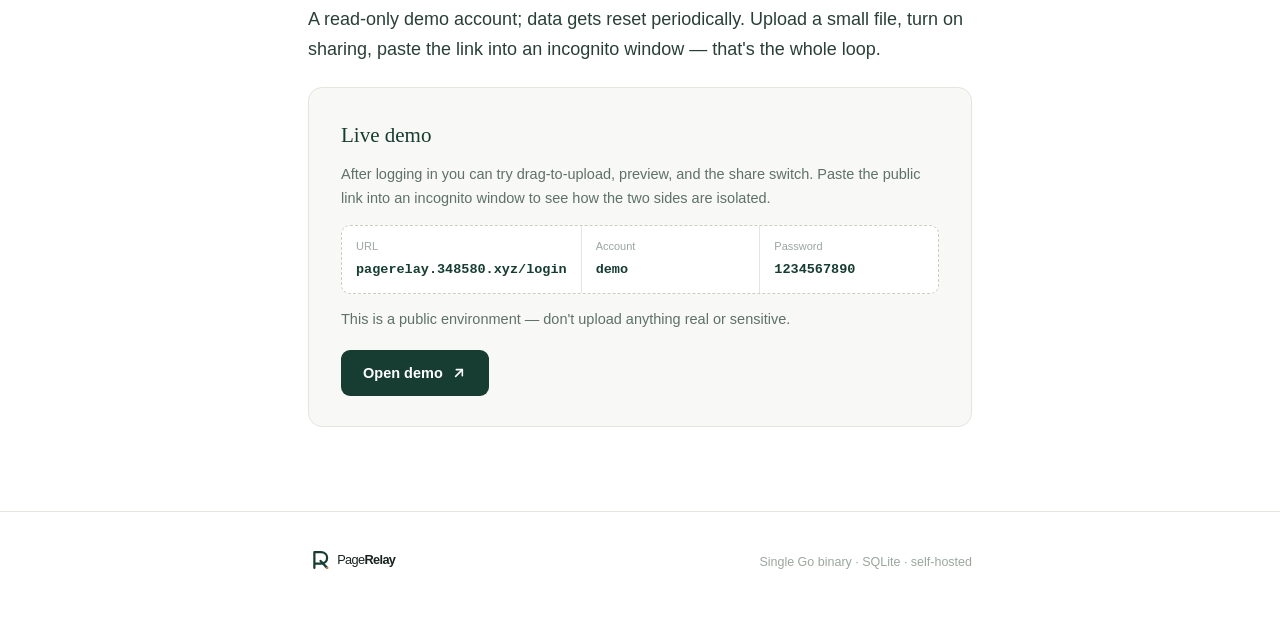
==== commit aa51fb1e: "chore: point demo links to /login after landing page took over root The root path now serves the mar" ====
--- a/site/index.html
+++ b/site/index.html
@@ -262,7 +262,7 @@
       <h3 data-i18n="demo_h3">在线 Demo</h3>
       <p data-i18n="demo_p">登录后能体验拖拽上传、预览、分享开关，把公开链接贴到隐身窗口，能看到内外两端是怎么隔离的。</p>
       <div class="demo-creds">
-        <div class="row"><dt data-i18n="demo_l_addr">地址</dt><dd>pagerelay.348580.xyz</dd></div>
+        <div class="row"><dt data-i18n="demo_l_addr">地址</dt><dd>pagerelay.348580.xyz/login</dd></div>
         <div class="row"><dt data-i18n="demo_l_user">账号</dt><dd>demo</dd></div>
         <div class="row"><dt data-i18n="demo_l_pass">密码</dt><dd>1234567890</dd></div>
       </div>
